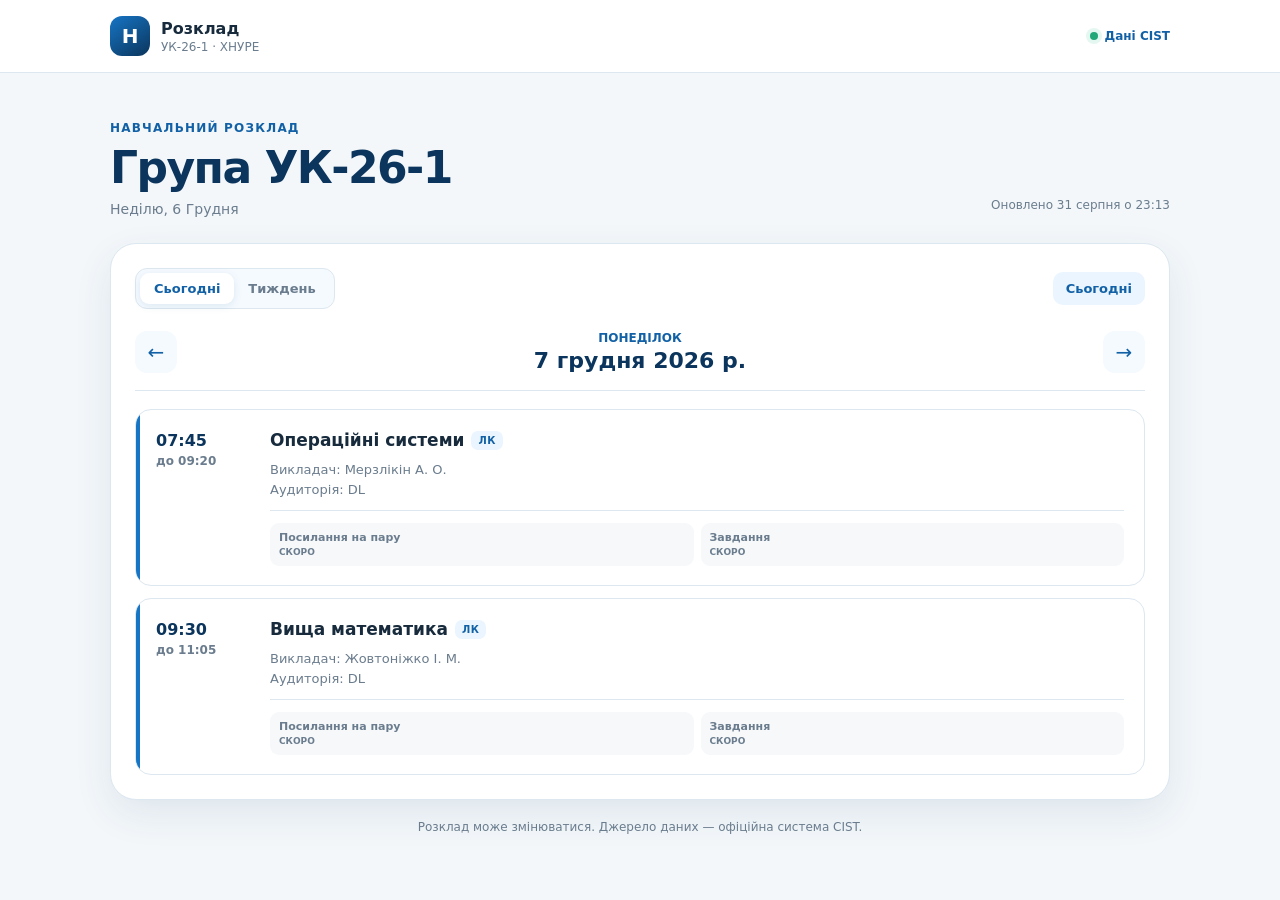
==== index.html @ 1371bec0 "feat: add responsive schedule interface" ====
<!doctype html>
<html lang="uk">
  <head>
    <meta charset="UTF-8">
    <meta name="viewport" content="width=device-width, initial-scale=1.0">
    <meta name="theme-color" content="#1261a6">
    <meta name="description" content="Зручний розклад занять групи УК-26-1 ХНУРЕ">
    <title>Розклад УК-26-1</title>
    <link rel="stylesheet" href="css/style.css">
    <script src="js/app.js" defer></script>
  </head>
  <body>
    <header class="site-header">
      <div class="header-inner">
        <a class="brand" href="./" aria-label="Розклад УК-26-1">
          <span class="brand-mark" aria-hidden="true">Н</span>
          <span>
            <strong>Розклад</strong>
            <small>УК-26-1 · ХНУРЕ</small>
          </span>
        </a>
        <span class="source-badge"><i aria-hidden="true"></i> Дані CIST</span>
      </div>
    </header>

    <main class="page-shell">
      <section class="intro" aria-labelledby="page-title">
        <div>
          <p class="eyebrow">Навчальний розклад</p>
          <h1 id="page-title">Група УК-26-1</h1>
          <p class="current-date" id="current-date">—</p>
        </div>
        <p class="updated" id="updated-at">Завантажуємо актуальні дані…</p>
      </section>

      <section class="schedule-panel" aria-label="Розклад занять">
        <div class="toolbar">
          <div class="view-switcher" role="group" aria-label="Режим перегляду">
            <button class="view-button is-active" type="button" data-view="day">Сьогодні</button>
            <button class="view-button" type="button" data-view="week">Тиждень</button>
          </div>
          <button class="today-button" id="today-button" type="button">Сьогодні</button>
        </div>

        <div class="date-navigation">
          <button class="nav-button" id="previous-button" type="button" aria-label="Попередній день">←</button>
          <div class="date-heading" aria-live="polite">
            <p id="date-weekday">—</p>
            <h2 id="date-title">Завантаження…</h2>
          </div>
          <button class="nav-button" id="next-button" type="button" aria-label="Наступний день">→</button>
        </div>

        <div id="schedule-content" aria-live="polite">
          <div class="loading-state">
            <span class="loader" aria-hidden="true"></span>
            <p>Отримуємо розклад…</p>
          </div>
        </div>
      </section>

      <p class="notice">Розклад може змінюватися. Джерело даних — офіційна система CIST.</p>
    </main>
  </body>
</html>
---- css/style.css ----
:root {
  color-scheme: light;
  --blue-900: #0b355c;
  --blue-700: #1261a6;
  --blue-600: #1675c5;
  --blue-100: #eaf5ff;
  --blue-50: #f5faff;
  --ink: #172b3d;
  --muted: #6a7c8d;
  --line: #dce7f0;
  --surface: #ffffff;
  --background: #f3f7fa;
  --success: #14845c;
  --shadow: 0 14px 38px rgba(23, 64, 100, 0.09);
  font-family: Inter, ui-sans-serif, system-ui, -apple-system, BlinkMacSystemFont, "Segoe UI", sans-serif;
}

* { box-sizing: border-box; }

body {
  margin: 0;
  min-width: 320px;
  color: var(--ink);
  background: var(--background);
  -webkit-font-smoothing: antialiased;
}

button, a { -webkit-tap-highlight-color: transparent; }
button { font: inherit; }

.site-header {
  background: var(--surface);
  border-bottom: 1px solid var(--line);
}

.header-inner,
.page-shell {
  width: min(100% - 32px, 1060px);
  margin-inline: auto;
}

.header-inner {
  min-height: 72px;
  display: flex;
  align-items: center;
  justify-content: space-between;
  gap: 16px;
}

.brand {
  display: inline-flex;
  align-items: center;
  gap: 11px;
  color: inherit;
  text-decoration: none;
}

.brand-mark {
  width: 40px;
  height: 40px;
  display: grid;
  place-items: center;
  color: white;
  font-size: 20px;
  font-weight: 800;
  background: linear-gradient(145deg, var(--blue-600), var(--blue-900));
  border-radius: 12px;
}

.brand strong, .brand small { display: block; }
.brand strong { font-size: 16px; }
.brand small { margin-top: 2px; color: var(--muted); font-size: 12px; }

.source-badge {
  display: inline-flex;
  align-items: center;
  gap: 7px;
  color: var(--blue-700);
  font-size: 12px;
  font-weight: 700;
}

.source-badge i {
  width: 8px;
  height: 8px;
  background: #20a879;
  border-radius: 50%;
  box-shadow: 0 0 0 4px #e5f7f1;
}

.page-shell { padding-block: 34px 28px; }

.intro {
  display: flex;
  flex-direction: column;
  gap: 18px;
  margin-bottom: 26px;
}

.eyebrow {
  margin: 0 0 7px;
  color: var(--blue-700);
  font-size: 12px;
  font-weight: 800;
  letter-spacing: .1em;
  text-transform: uppercase;
}

h1 { margin: 0; color: var(--blue-900); font-size: clamp(29px, 7vw, 44px); letter-spacing: -.035em; }
.current-date { margin: 8px 0 0; color: var(--muted); font-size: 14px; text-transform: capitalize; }
.updated { margin: 0; color: var(--muted); font-size: 12px; }

.schedule-panel {
  padding: 18px;
  background: var(--surface);
  border: 1px solid var(--line);
  border-radius: 22px;
  box-shadow: var(--shadow);
}

.toolbar, .date-navigation { display: flex; align-items: center; justify-content: space-between; gap: 12px; }
.toolbar { margin-bottom: 22px; }

.view-switcher {
  display: inline-flex;
  padding: 4px;
  background: var(--blue-50);
  border: 1px solid var(--line);
  border-radius: 12px;
}

.view-button, .today-button, .nav-button {
  border: 0;
  cursor: pointer;
  transition: background .2s ease, color .2s ease, transform .2s ease;
}

.view-button {
  padding: 8px 14px;
  color: var(--muted);
  background: transparent;
  border-radius: 9px;
  font-size: 13px;
  font-weight: 700;
}

.view-button.is-active { color: var(--blue-700); background: white; box-shadow: 0 2px 9px rgba(19, 80, 130, .11); }
.today-button { padding: 9px 13px; color: var(--blue-700); background: var(--blue-100); border-radius: 10px; font-size: 13px; font-weight: 800; }
.view-button:active, .today-button:active, .nav-button:active { transform: scale(.96); }

.date-navigation {
  padding-bottom: 17px;
  border-bottom: 1px solid var(--line);
}

.nav-button {
  flex: 0 0 42px;
  width: 42px;
  height: 42px;
  color: var(--blue-700);
  background: var(--blue-50);
  border-radius: 12px;
  font-size: 20px;
}

.date-heading { min-width: 0; text-align: center; }
.date-heading p { margin: 0 0 3px; color: var(--blue-700); font-size: 12px; font-weight: 800; text-transform: uppercase; }
.date-heading h2 { margin: 0; color: var(--blue-900); font-size: clamp(17px, 5vw, 22px); }

#schedule-content { padding-top: 18px; }
.lesson-list { display: grid; gap: 12px; }
.day-note { margin: 0 0 14px; padding: 11px 13px; color: var(--success); background: #e8f7f1; border-radius: 11px; font-size: 13px; font-weight: 700; }

.lesson-card {
  position: relative;
  display: grid;
  grid-template-columns: 74px minmax(0, 1fr);
  gap: 14px;
  padding: 17px 14px;
  overflow: hidden;
  background: #fff;
  border: 1px solid var(--line);
  border-radius: 16px;
}

.lesson-card::before { content: ""; position: absolute; inset: 0 auto 0 0; width: 4px; background: var(--blue-600); }
.lesson-card.is-current { background: var(--blue-50); border-color: #9bc8ea; box-shadow: 0 8px 24px rgba(31, 111, 178, .09); }
.lesson-card.is-current::before { background: var(--blue-600); }

.lesson-time { padding-top: 2px; color: var(--blue-900); font-weight: 800; }
.lesson-time span { display: block; }
.lesson-time small { display: block; margin-top: 4px; color: var(--muted); font-size: 12px; font-weight: 600; }
.lesson-main { min-width: 0; }
.lesson-topline { display: flex; align-items: center; flex-wrap: wrap; gap: 7px; }
.lesson-main h3 { margin: 0; font-size: 16px; line-height: 1.35; }

.lesson-type, .current-badge {
  display: inline-flex;
  padding: 4px 7px;
  border-radius: 7px;
  font-size: 10px;
  font-weight: 800;
  letter-spacing: .04em;
  text-transform: uppercase;
}

.lesson-type { color: var(--blue-700); background: var(--blue-100); }
.current-badge { color: var(--blue-700); background: #dceeff; }
.upcoming-badge { display: inline-flex; padding: 4px 7px; color: #755b13; background: #fff3cb; border-radius: 7px; font-size: 10px; font-weight: 800; }
.lesson-meta { display: grid; gap: 5px; margin-top: 10px; color: var(--muted); font-size: 13px; }
.lesson-meta p { margin: 0; overflow-wrap: anywhere; }

.lesson-resources {
  display: grid;
  grid-template-columns: repeat(2, minmax(0, 1fr));
  gap: 7px;
  margin-top: 13px;
  padding-top: 12px;
  border-top: 1px solid var(--line);
}

.resource-item {
  min-width: 0;
  display: flex;
  flex-direction: column;
  gap: 2px;
  padding: 8px 9px;
  color: var(--blue-700);
  background: var(--blue-50);
  border-radius: 9px;
  font-size: 11px;
  font-weight: 700;
  line-height: 1.25;
  text-decoration: none;
}

.resource-item small { color: var(--muted); font-size: 9px; font-weight: 600; text-transform: uppercase; }
.resource-item.is-placeholder { color: var(--muted); background: #f6f8fa; }

.empty-state, .error-state, .loading-state { padding: 40px 14px; text-align: center; }
.empty-icon { width: 48px; height: 48px; display: grid; place-items: center; margin: 0 auto 13px; color: var(--blue-700); background: var(--blue-100); border-radius: 15px; font-size: 22px; }
.empty-state h3, .error-state h3 { margin: 0; color: var(--blue-900); }
.empty-state p, .error-state p, .loading-state p { margin: 7px 0 0; color: var(--muted); font-size: 14px; line-height: 1.5; }

.loader { width: 28px; height: 28px; display: inline-block; border: 3px solid var(--blue-100); border-top-color: var(--blue-600); border-radius: 50%; animation: spin .8s linear infinite; }
@keyframes spin { to { transform: rotate(360deg); } }

.week-list { display: grid; gap: 22px; }
.week-day-title { display: flex; align-items: baseline; justify-content: space-between; gap: 12px; margin: 0 0 10px; }
.week-day-title h3 { margin: 0; color: var(--blue-900); font-size: 17px; text-transform: capitalize; }
.week-day-title span { color: var(--muted); font-size: 12px; }
.week-day.is-today .week-day-title h3 { color: var(--blue-600); }
.week-empty { margin: 0; padding: 17px 14px; color: var(--muted); background: var(--blue-50); border: 1px dashed #cbddea; border-radius: 14px; font-size: 13px; text-align: center; }
.notice { margin: 18px 3px 0; color: var(--muted); font-size: 12px; line-height: 1.5; text-align: center; }

@media (min-width: 700px) {
  .page-shell { padding-top: 48px; }
  .intro { flex-direction: row; align-items: end; justify-content: space-between; }
  .updated { padding-bottom: 5px; text-align: right; }
  .schedule-panel { padding: 24px; border-radius: 26px; }
  .lesson-card { grid-template-columns: 100px minmax(0, 1fr); padding: 19px 20px; }
  .lesson-main h3 { font-size: 17px; }
  .week-list { grid-template-columns: repeat(2, minmax(0, 1fr)); align-items: start; }
}

@media (min-width: 1000px) {
  .week-list {
    grid-template-columns: repeat(5, minmax(0, 1fr));
    gap: 0;
    margin: -18px -24px -24px;
  }

  .week-day {
    min-width: 0;
    padding: 17px 8px 20px;
    border-right: 1px solid var(--line);
    border-bottom: 1px solid var(--line);
  }

  .week-day:nth-child(5n) { border-right: 0; }
  .week-day:nth-last-child(-n + 2) { border-bottom: 0; }

  .week-day-title {
    min-height: 46px;
    display: block;
    margin: 0 -8px 10px;
    padding: 0 8px 10px;
    border-bottom: 1px solid var(--line);
    text-align: center;
  }

  .week-day-title h3 { font-size: 14px; }
  .week-day-title span { display: block; margin-top: 4px; font-size: 11px; }

  .week-day .lesson-list { gap: 8px; }

  .week-day .lesson-card {
    display: block;
    padding: 11px 10px;
    border-style: dashed;
    border-radius: 11px;
    box-shadow: none;
  }

  .week-day .lesson-card::before { display: none; }
  .week-day .lesson-time { display: flex; gap: 4px; padding: 0; margin-bottom: 7px; color: var(--muted); font-size: 11px; }
  .week-day .lesson-time span::after { content: " —"; }
  .week-day .lesson-time small { margin: 0; font-size: 11px; font-weight: 600; }
  .week-day .lesson-main h3 { font-size: 13px; line-height: 1.3; }
  .week-day .lesson-topline { gap: 5px; }
  .week-day .lesson-type, .week-day .current-badge, .week-day .upcoming-badge { padding: 3px 5px; font-size: 8px; }
  .week-day .lesson-meta { gap: 3px; margin-top: 7px; font-size: 10px; }
  .week-day .lesson-resources { grid-template-columns: 1fr; gap: 4px; margin-top: 9px; padding-top: 8px; }
  .week-day .resource-item { padding: 6px 7px; font-size: 9px; }
  .week-day .resource-item small { font-size: 8px; }
  .week-day .week-empty { margin-inline: 2px; padding: 16px 8px; font-size: 11px; }
}

@media (hover: hover) {
  .nav-button:hover, .today-button:hover { color: white; background: var(--blue-600); }
  .lesson-card:hover { border-color: #bdd5e8; }
}
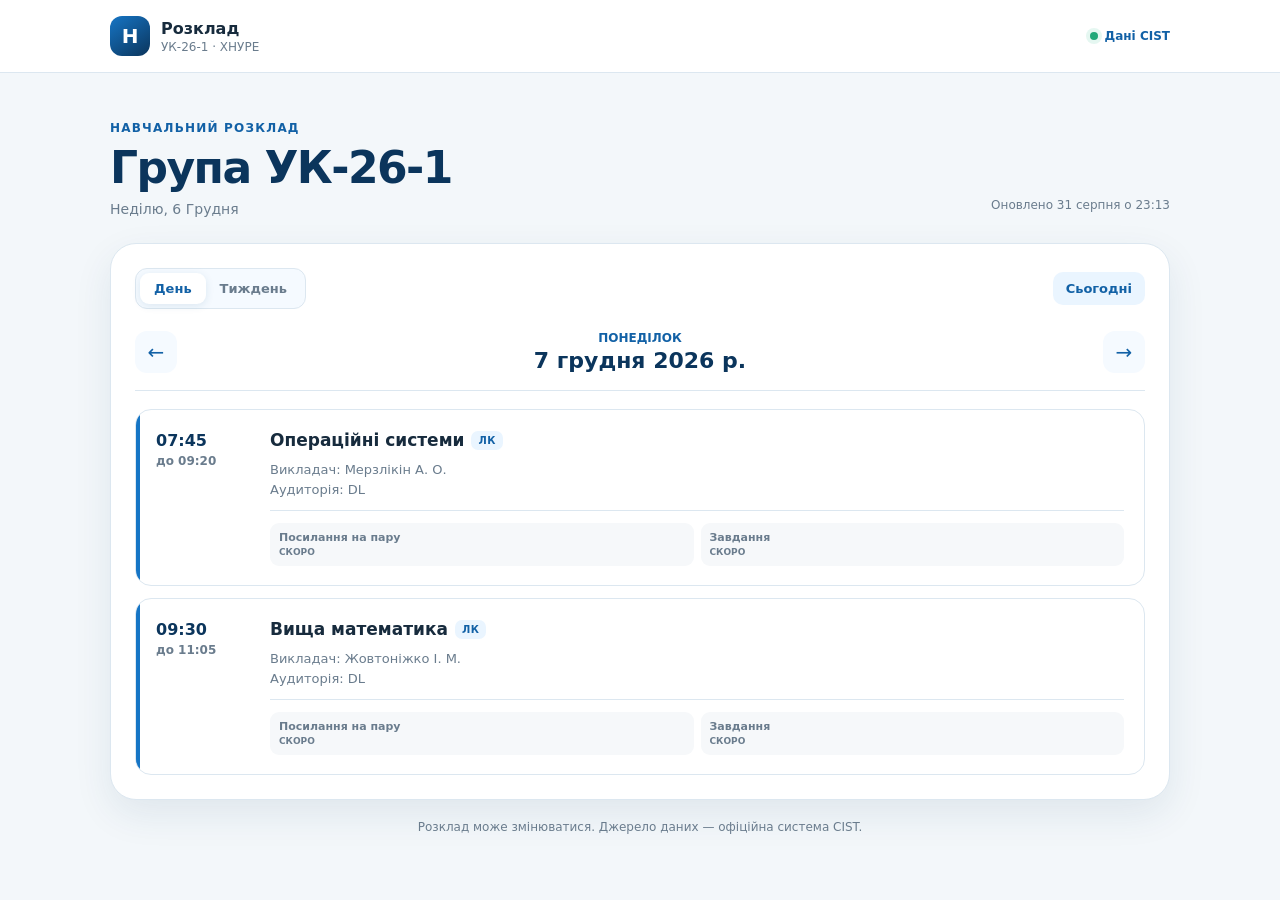
==== commit 1e0f9c6a: "fix: clarify day view label" ====
--- a/index.html
+++ b/index.html
@@ -36,7 +36,7 @@
       <section class="schedule-panel" aria-label="Розклад занять">
         <div class="toolbar">
           <div class="view-switcher" role="group" aria-label="Режим перегляду">
-            <button class="view-button is-active" type="button" data-view="day">Сьогодні</button>
+            <button class="view-button is-active" type="button" data-view="day">День</button>
             <button class="view-button" type="button" data-view="week">Тиждень</button>
           </div>
           <button class="today-button" id="today-button" type="button">Сьогодні</button>
